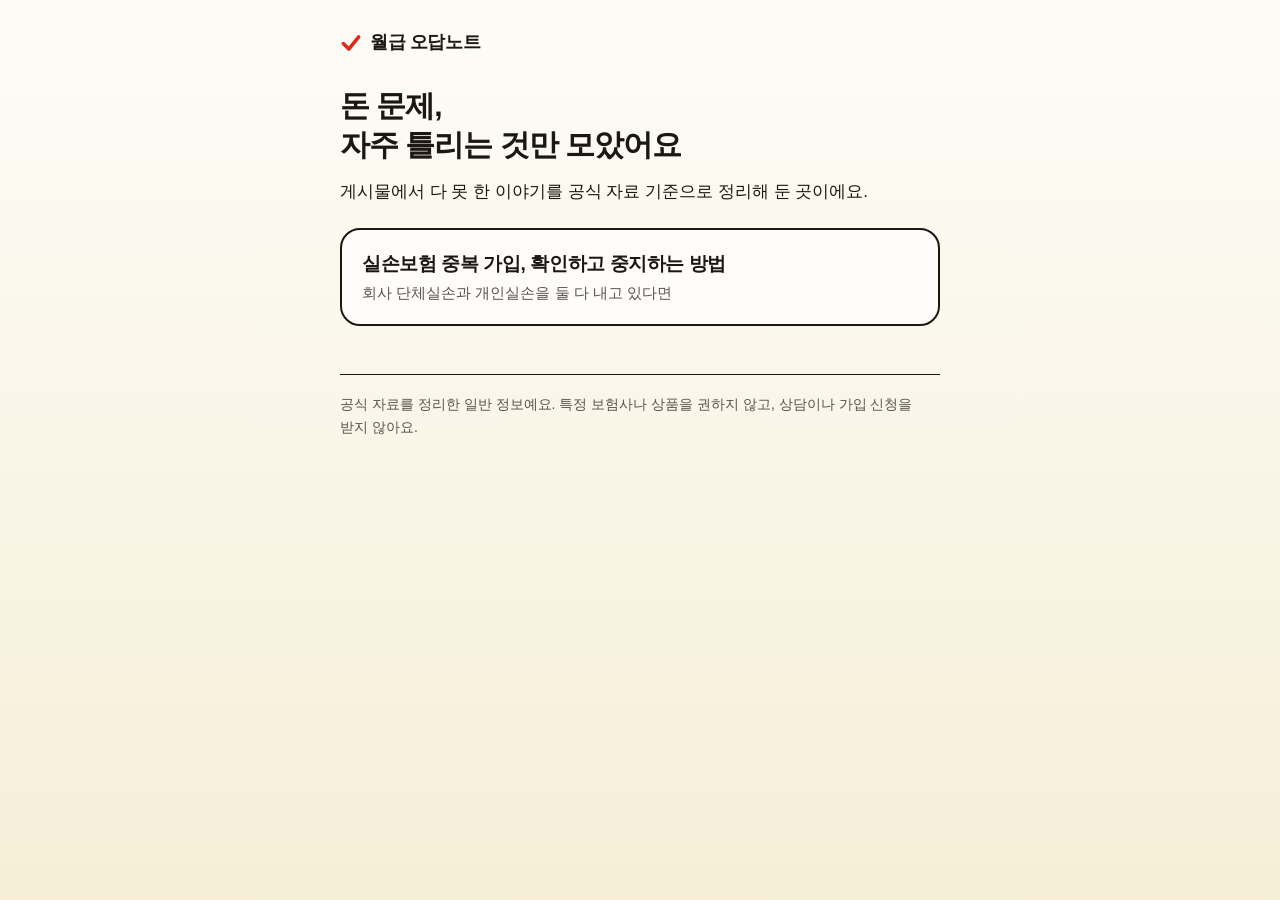
==== index.html @ 731c62e5 "Add landing pages Co-Authored-By: Claude Sonnet 5.5 <noreply@anthropic.com> Claude-Session: https://" ====
<!doctype html>
<html lang="ko">
<head>
<meta charset="utf-8">
<meta name="viewport" content="width=device-width, initial-scale=1">
<title>월급 오답노트 | 돈 문제 안내 모음</title>
<meta name="description" content="월급 받는 사람이 자주 틀리는 돈 문제를 공식 자료 기준으로 정리한 안내 모음입니다.">
<style>
:root{
  --bg-a: oklch(99% 0.006 95);
  --bg-b: oklch(95% 0.032 92);
  --card: oklch(99.5% 0.003 95);
  --ink: oklch(21% 0.012 60);
  --muted: oklch(45% 0.012 60);
  --tint: oklch(92% 0.04 92);
  --pen: oklch(58% 0.215 30);
  --font: "Pretendard", "Apple SD Gothic Neo", "Noto Sans KR", "Noto Sans CJK KR", "Malgun Gothic", sans-serif;
}
*{box-sizing:border-box;margin:0;padding:0}
html{overflow-x:clip}
body{overflow-x:clip;font-family:var(--font);color:var(--ink);background:linear-gradient(180deg,var(--bg-a),var(--bg-b)) fixed;line-height:1.65;word-break:keep-all;font-size:17px}
main{max-width:640px;margin:0 auto;padding:28px 20px 64px}
.brand{display:flex;align-items:center;gap:8px;font-weight:800;font-size:18px;letter-spacing:-.4px}
.brand svg{width:22px;height:22px}
h1{margin-top:28px;font-size:30px;line-height:1.3;font-weight:800;letter-spacing:-1px}
.sum{margin-top:18px;padding:20px 22px;list-style:none}
.sum li{position:relative;padding-left:18px}
.sum li + li{margin-top:8px}
.sum li:before{content:"";position:absolute;left:0;top:.72em;width:7px;height:7px;border-radius:50%;background:var(--pen)}
.card{background:var(--card);border:2px solid var(--ink);border-radius:20px}
h2{margin-top:44px;font-size:22px;line-height:1.35;font-weight:800;letter-spacing:-.6px;padding-bottom:10px;border-bottom:2px solid var(--ink)}
p{margin-top:14px}
b{font-weight:800}
.k{color:var(--pen);font-weight:800}
ol.steps{margin-top:16px;list-style:none;counter-reset:s}
ol.steps li{counter-increment:s;position:relative;padding:16px 18px 16px 58px;margin-top:10px}
ol.steps li:before{content:counter(s);position:absolute;left:16px;top:16px;width:28px;height:28px;border-radius:50%;background:var(--ink);color:var(--card);font-weight:800;font-size:15px;display:flex;align-items:center;justify-content:center}
.btn{display:inline-block;margin-top:10px;padding:11px 18px;border-radius:12px;background:var(--ink);color:var(--card);font-weight:700;text-decoration:none;font-size:16px}
.btn:focus-visible,a:focus-visible{outline:3px solid var(--pen);outline-offset:2px}
.tw{margin-top:16px;overflow-x:auto}
table{width:100%;border-collapse:separate;border-spacing:0;border:2px solid var(--ink);border-radius:16px;overflow:hidden;background:var(--card);font-size:15.5px}
th,td{padding:12px 12px;text-align:left;vertical-align:top;border-top:1px solid var(--ink)}
tr:first-child th{border-top:0;background:var(--tint);font-weight:800;text-align:center}
td + td, th + th{border-left:1px solid var(--ink)}
td:first-child{font-weight:700;background:var(--tint);width:26%}
.note{margin-top:14px;padding:16px 18px;font-size:15.5px}
ul.links{margin-top:14px;list-style:none}
ul.links li{margin-top:10px}
ul.links a{color:var(--ink);font-weight:700;text-underline-offset:3px}
ul.links span{display:block;color:var(--muted);font-size:14.5px}
footer{margin-top:48px;padding-top:18px;border-top:1px solid var(--ink);color:var(--muted);font-size:14px}

.list{margin-top:22px;list-style:none}
.list li{margin-top:12px}
.list a{display:block;padding:18px 20px;color:var(--ink);text-decoration:none}
.list b{display:block;font-size:19px;letter-spacing:-.4px}
.list span{display:block;color:var(--muted);font-size:15px;margin-top:2px}
</style>
</head>
<body>
<main>
  <div class="brand"><svg viewBox="0 0 40 40" aria-hidden="true"><path d="M6 21 L16 31 L34 9" fill="none" stroke="var(--pen)" stroke-width="6.5" stroke-linecap="round" stroke-linejoin="round"/></svg>월급 오답노트</div>
  <h1>돈 문제,<br>자주 틀리는 것만 모았어요</h1>
  <p>게시물에서 다 못 한 이야기를 공식 자료 기준으로 정리해 둔 곳이에요.</p>
  <ul class="list">
    <li><a class="card" href="silson/"><b>실손보험 중복 가입, 확인하고 중지하는 방법</b><span>회사 단체실손과 개인실손을 둘 다 내고 있다면</span></a></li>
  </ul>
  <footer>공식 자료를 정리한 일반 정보예요. 특정 보험사나 상품을 권하지 않고, 상담이나 가입 신청을 받지 않아요.</footer>
</main>
</body>
</html>
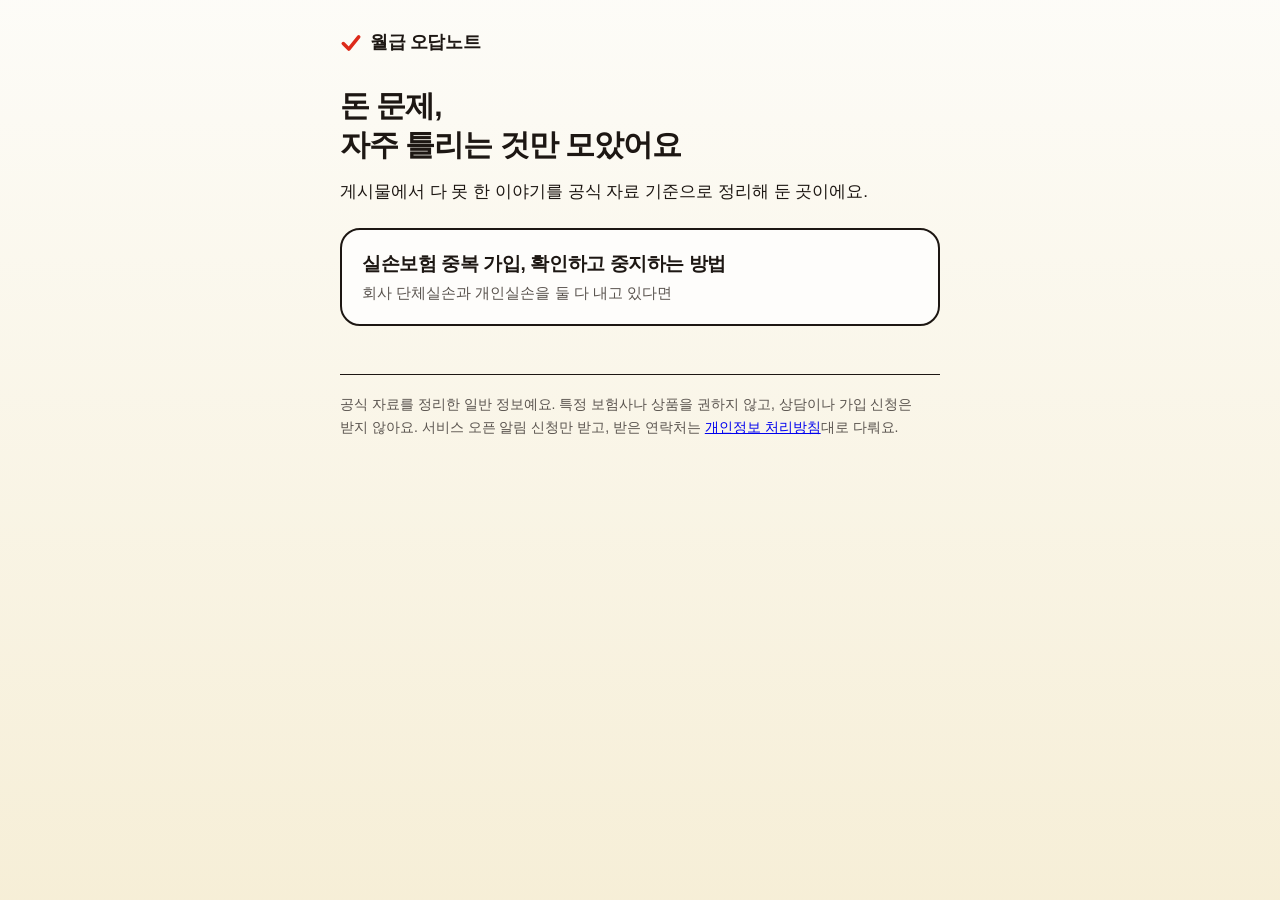
==== commit 684da181: "Apply landing-deslop checks: radius rule, text sizes, footer notice Co-Authored-By: Claude Opus 5.5 " ====
--- a/index.html
+++ b/index.html
@@ -18,7 +18,7 @@
 }
 *{box-sizing:border-box;margin:0;padding:0}
 html{overflow-x:clip}
-body{overflow-x:clip;font-family:var(--font);color:var(--ink);background:linear-gradient(180deg,var(--bg-a),var(--bg-b)) fixed;line-height:1.65;word-break:keep-all;font-size:17px}
+body{overflow-x:clip;font-family:var(--font);color:var(--ink);background:linear-gradient(180deg,var(--bg-a),var(--bg-b));min-height:100vh;line-height:1.65;word-break:keep-all;font-size:17px}
 main{max-width:640px;margin:0 auto;padding:28px 20px 64px}
 .brand{display:flex;align-items:center;gap:8px;font-weight:800;font-size:18px;letter-spacing:-.4px}
 .brand svg{width:22px;height:22px}
@@ -38,12 +38,12 @@
 .btn{display:inline-block;margin-top:10px;padding:11px 18px;border-radius:12px;background:var(--ink);color:var(--card);font-weight:700;text-decoration:none;font-size:16px}
 .btn:focus-visible,a:focus-visible{outline:3px solid var(--pen);outline-offset:2px}
 .tw{margin-top:16px;overflow-x:auto}
-table{width:100%;border-collapse:separate;border-spacing:0;border:2px solid var(--ink);border-radius:16px;overflow:hidden;background:var(--card);font-size:15.5px}
+table{width:100%;border-collapse:separate;border-spacing:0;border:2px solid var(--ink);border-radius:20px;overflow:hidden;background:var(--card);font-size:16px} /* 표는 390px 폭에 3칸이라 16px 예외 */
 th,td{padding:12px 12px;text-align:left;vertical-align:top;border-top:1px solid var(--ink)}
 tr:first-child th{border-top:0;background:var(--tint);font-weight:800;text-align:center}
 td + td, th + th{border-left:1px solid var(--ink)}
 td:first-child{font-weight:700;background:var(--tint);width:26%}
-.note{margin-top:14px;padding:16px 18px;font-size:15.5px}
+.note{margin-top:14px;padding:16px 18px;font-size:17px}
 ul.links{margin-top:14px;list-style:none}
 ul.links li{margin-top:10px}
 ul.links a{color:var(--ink);font-weight:700;text-underline-offset:3px}
@@ -65,7 +65,7 @@
   <ul class="list">
     <li><a class="card" href="silson/"><b>실손보험 중복 가입, 확인하고 중지하는 방법</b><span>회사 단체실손과 개인실손을 둘 다 내고 있다면</span></a></li>
   </ul>
-  <footer>공식 자료를 정리한 일반 정보예요. 특정 보험사나 상품을 권하지 않고, 상담이나 가입 신청을 받지 않아요.</footer>
+  <footer>공식 자료를 정리한 일반 정보예요. 특정 보험사나 상품을 권하지 않고, 상담이나 가입 신청은 받지 않아요. 서비스 오픈 알림 신청만 받고, 받은 연락처는 <a href="privacy/">개인정보 처리방침</a>대로 다뤄요.</footer>
 </main>
 </body>
 </html>
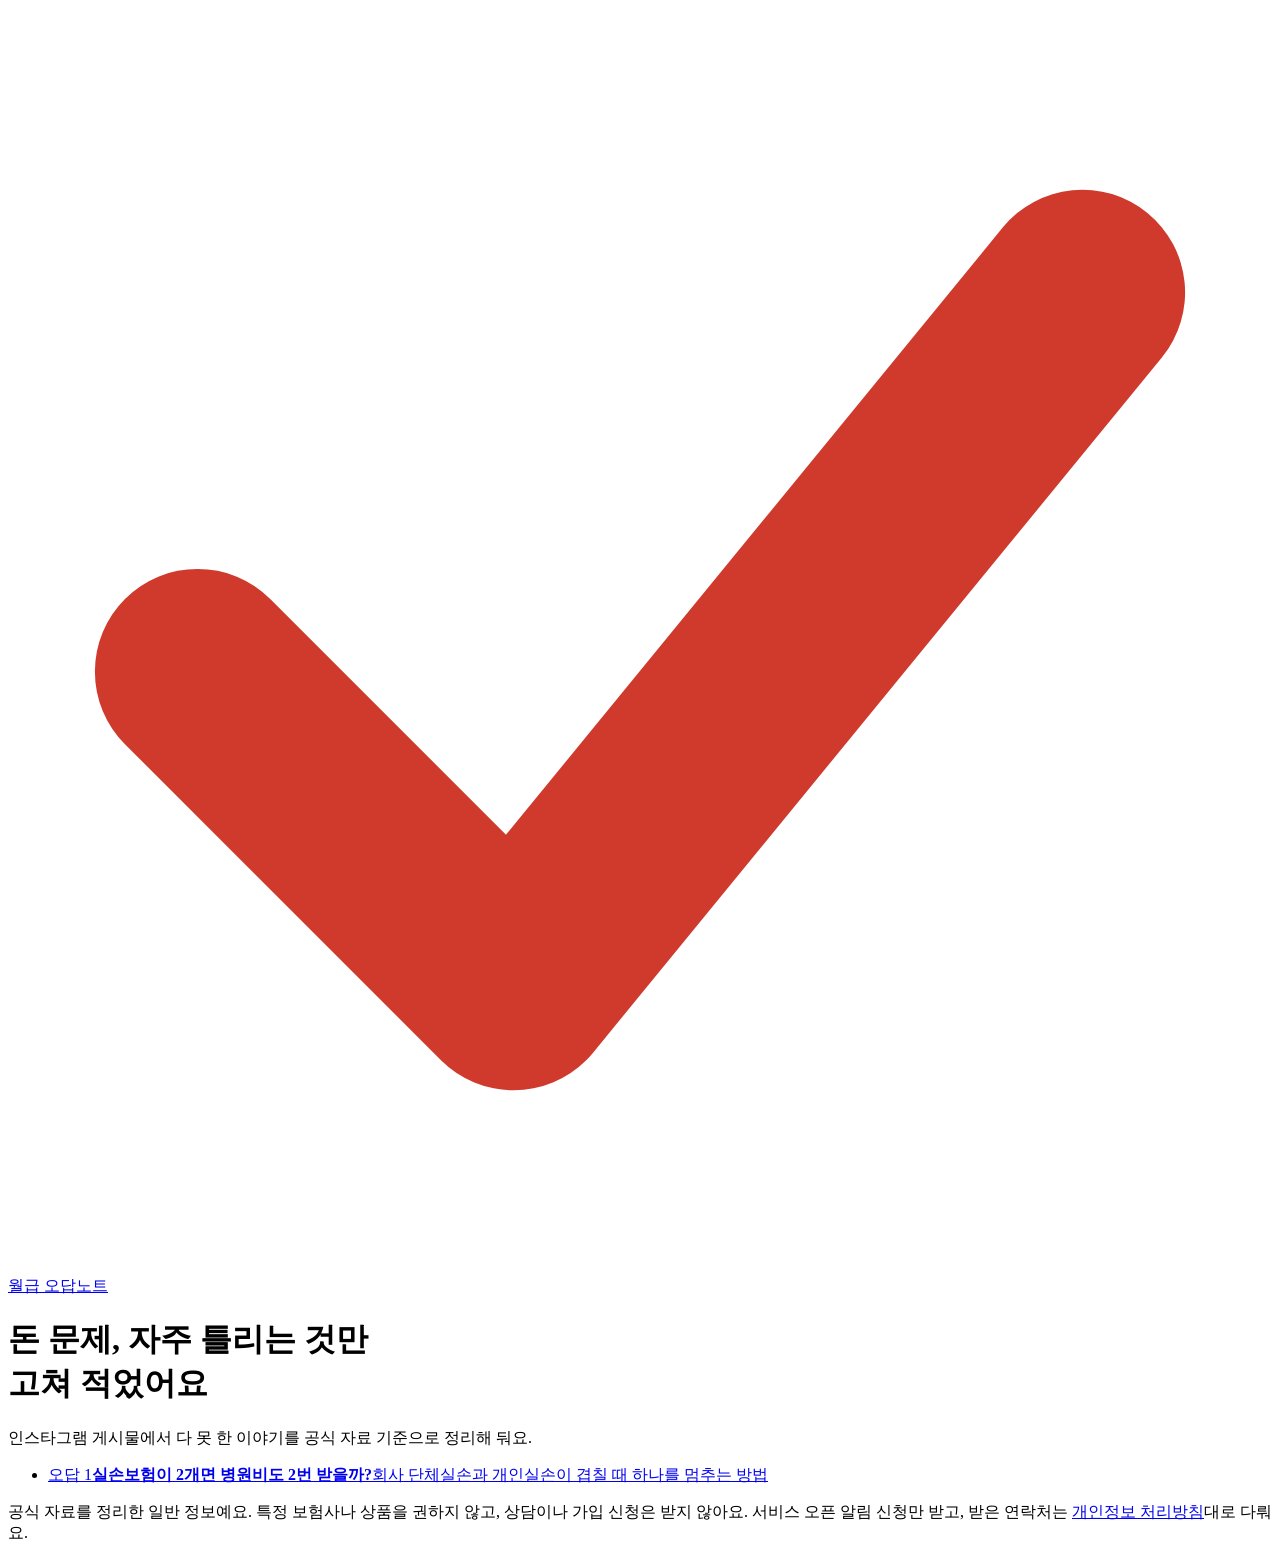
==== commit 6e05f1f3: "Redesign pages as a notebook answer sheet, self-host fonts Co-Authored-By: Claude Opus 5.5 <noreply@" ====
--- a/index.html
+++ b/index.html
@@ -3,69 +3,25 @@
 <head>
 <meta charset="utf-8">
 <meta name="viewport" content="width=device-width, initial-scale=1">
-<title>월급 오답노트 | 돈 문제 안내 모음</title>
-<meta name="description" content="월급 받는 사람이 자주 틀리는 돈 문제를 공식 자료 기준으로 정리한 안내 모음입니다.">
-<style>
-:root{
-  --bg-a: oklch(99% 0.006 95);
-  --bg-b: oklch(95% 0.032 92);
-  --card: oklch(99.5% 0.003 95);
-  --ink: oklch(21% 0.012 60);
-  --muted: oklch(45% 0.012 60);
-  --tint: oklch(92% 0.04 92);
-  --pen: oklch(58% 0.215 30);
-  --font: "Pretendard", "Apple SD Gothic Neo", "Noto Sans KR", "Noto Sans CJK KR", "Malgun Gothic", sans-serif;
-}
-*{box-sizing:border-box;margin:0;padding:0}
-html{overflow-x:clip}
-body{overflow-x:clip;font-family:var(--font);color:var(--ink);background:linear-gradient(180deg,var(--bg-a),var(--bg-b));min-height:100vh;line-height:1.65;word-break:keep-all;font-size:17px}
-main{max-width:640px;margin:0 auto;padding:28px 20px 64px}
-.brand{display:flex;align-items:center;gap:8px;font-weight:800;font-size:18px;letter-spacing:-.4px}
-.brand svg{width:22px;height:22px}
-h1{margin-top:28px;font-size:30px;line-height:1.3;font-weight:800;letter-spacing:-1px}
-.sum{margin-top:18px;padding:20px 22px;list-style:none}
-.sum li{position:relative;padding-left:18px}
-.sum li + li{margin-top:8px}
-.sum li:before{content:"";position:absolute;left:0;top:.72em;width:7px;height:7px;border-radius:50%;background:var(--pen)}
-.card{background:var(--card);border:2px solid var(--ink);border-radius:20px}
-h2{margin-top:44px;font-size:22px;line-height:1.35;font-weight:800;letter-spacing:-.6px;padding-bottom:10px;border-bottom:2px solid var(--ink)}
-p{margin-top:14px}
-b{font-weight:800}
-.k{color:var(--pen);font-weight:800}
-ol.steps{margin-top:16px;list-style:none;counter-reset:s}
-ol.steps li{counter-increment:s;position:relative;padding:16px 18px 16px 58px;margin-top:10px}
-ol.steps li:before{content:counter(s);position:absolute;left:16px;top:16px;width:28px;height:28px;border-radius:50%;background:var(--ink);color:var(--card);font-weight:800;font-size:15px;display:flex;align-items:center;justify-content:center}
-.btn{display:inline-block;margin-top:10px;padding:11px 18px;border-radius:12px;background:var(--ink);color:var(--card);font-weight:700;text-decoration:none;font-size:16px}
-.btn:focus-visible,a:focus-visible{outline:3px solid var(--pen);outline-offset:2px}
-.tw{margin-top:16px;overflow-x:auto}
-table{width:100%;border-collapse:separate;border-spacing:0;border:2px solid var(--ink);border-radius:20px;overflow:hidden;background:var(--card);font-size:16px} /* 표는 390px 폭에 3칸이라 16px 예외 */
-th,td{padding:12px 12px;text-align:left;vertical-align:top;border-top:1px solid var(--ink)}
-tr:first-child th{border-top:0;background:var(--tint);font-weight:800;text-align:center}
-td + td, th + th{border-left:1px solid var(--ink)}
-td:first-child{font-weight:700;background:var(--tint);width:26%}
-.note{margin-top:14px;padding:16px 18px;font-size:17px}
-ul.links{margin-top:14px;list-style:none}
-ul.links li{margin-top:10px}
-ul.links a{color:var(--ink);font-weight:700;text-underline-offset:3px}
-ul.links span{display:block;color:var(--muted);font-size:14.5px}
-footer{margin-top:48px;padding-top:18px;border-top:1px solid var(--ink);color:var(--muted);font-size:14px}
-
-.list{margin-top:22px;list-style:none}
-.list li{margin-top:12px}
-.list a{display:block;padding:18px 20px;color:var(--ink);text-decoration:none}
-.list b{display:block;font-size:19px;letter-spacing:-.4px}
-.list span{display:block;color:var(--muted);font-size:15px;margin-top:2px}
-</style>
+<title>월급 오답노트</title>
+<meta name="description" content="월급 받는 사람이 돈 문제에서 자주 틀리는 것을 공식 자료로 고쳐 적은 오답노트예요.">
+<link rel="stylesheet" href="/note/style.css">
 </head>
 <body>
-<main>
-  <div class="brand"><svg viewBox="0 0 40 40" aria-hidden="true"><path d="M6 21 L16 31 L34 9" fill="none" stroke="var(--pen)" stroke-width="6.5" stroke-linecap="round" stroke-linejoin="round"/></svg>월급 오답노트</div>
-  <h1>돈 문제,<br>자주 틀리는 것만 모았어요</h1>
-  <p>게시물에서 다 못 한 이야기를 공식 자료 기준으로 정리해 둔 곳이에요.</p>
-  <ul class="list">
-    <li><a class="card" href="silson/"><b>실손보험 중복 가입, 확인하고 중지하는 방법</b><span>회사 단체실손과 개인실손을 둘 다 내고 있다면</span></a></li>
+<main class="sheet">
+  <header class="top">
+    <a class="brand" href="/note/"><svg viewBox="0 0 40 40" aria-hidden="true"><path d="M6 21 L16 31 L34 9" fill="none" stroke="#CF3A2D" stroke-width="6.5" stroke-linecap="round" stroke-linejoin="round"/></svg>월급 오답노트</a>
+  </header>
+  <div class="lead">
+    <h1>돈 문제, 자주 틀리는 것만<br>고쳐 적었어요</h1>
+    <p>인스타그램 게시물에서 다 못 한 이야기를 공식 자료 기준으로 정리해 둬요.</p>
+  </div>
+  <ul class="idx">
+    <li><a href="silson/"><span class="n">오답 1</span><span><b>실손보험이 2개면 병원비도 2번 받을까?</b><span>회사 단체실손과 개인실손이 겹칠 때 하나를 멈추는 방법</span></span></a></li>
   </ul>
-  <footer>공식 자료를 정리한 일반 정보예요. 특정 보험사나 상품을 권하지 않고, 상담이나 가입 신청은 받지 않아요. 서비스 오픈 알림 신청만 받고, 받은 연락처는 <a href="privacy/">개인정보 처리방침</a>대로 다뤄요.</footer>
+  <footer>
+    공식 자료를 정리한 일반 정보예요. 특정 보험사나 상품을 권하지 않고, 상담이나 가입 신청은 받지 않아요. 서비스 오픈 알림 신청만 받고, 받은 연락처는 <a href="privacy/">개인정보 처리방침</a>대로 다뤄요.
+  </footer>
 </main>
 </body>
-</html>+</html>
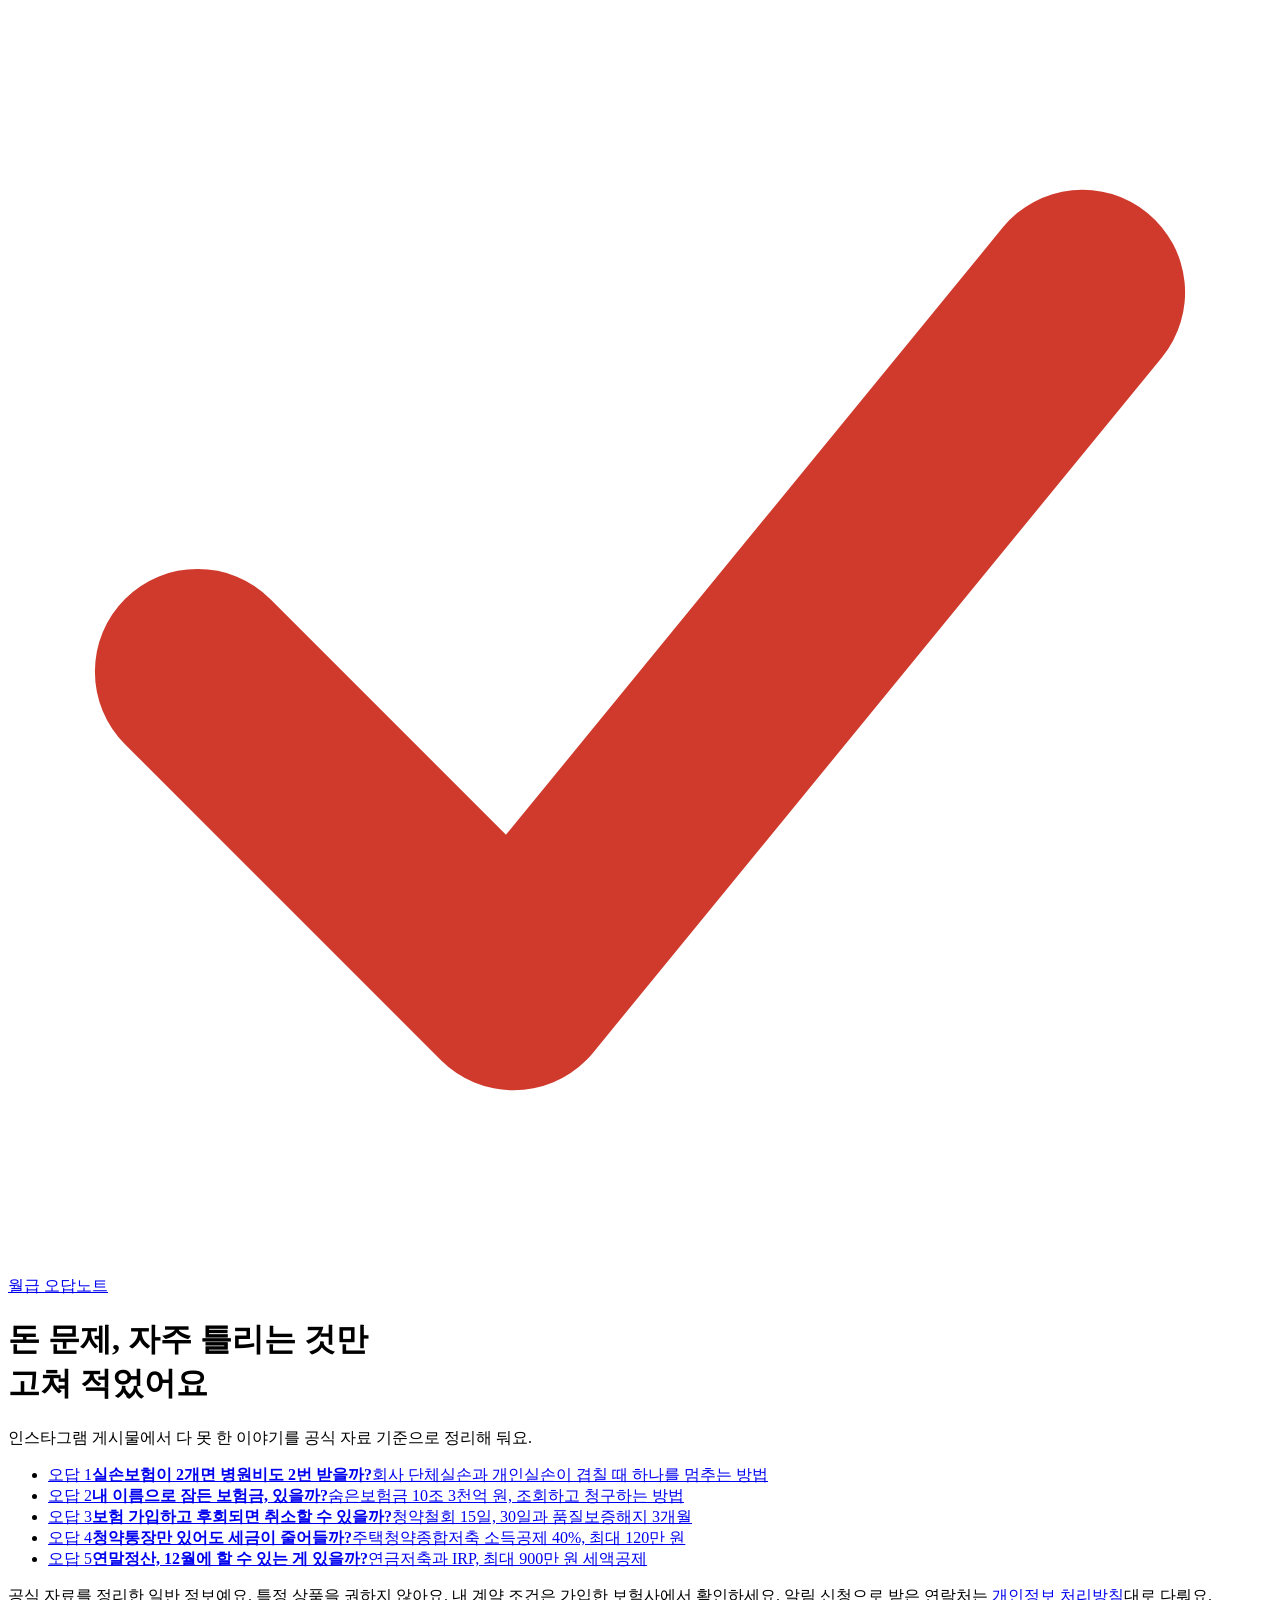
==== commit 7ee6616a: "Add 9 landing pages (consumer and FP), FP signup form, shared generator output Co-Authored-By: Claud" ====
--- a/index.html
+++ b/index.html
@@ -4,10 +4,10 @@
 <meta charset="utf-8">
 <meta name="viewport" content="width=device-width, initial-scale=1">
 <title>월급 오답노트</title>
-<meta name="description" content="월급 받는 사람이 돈 문제에서 자주 틀리는 것을 공식 자료로 고쳐 적은 오답노트예요.">
+<meta name="description" content="인스타그램 게시물에서 다 못 한 이야기를 공식 자료 기준으로 정리해 둬요.">
 <link rel="stylesheet" href="/note/style.css">
 </head>
-<body>
+<body class="">
 <main class="sheet">
   <header class="top">
     <a class="brand" href="/note/"><svg viewBox="0 0 40 40" aria-hidden="true"><path d="M6 21 L16 31 L34 9" fill="none" stroke="#CF3A2D" stroke-width="6.5" stroke-linecap="round" stroke-linejoin="round"/></svg>월급 오답노트</a>
@@ -16,11 +16,9 @@
     <h1>돈 문제, 자주 틀리는 것만<br>고쳐 적었어요</h1>
     <p>인스타그램 게시물에서 다 못 한 이야기를 공식 자료 기준으로 정리해 둬요.</p>
   </div>
-  <ul class="idx">
-    <li><a href="silson/"><span class="n">오답 1</span><span><b>실손보험이 2개면 병원비도 2번 받을까?</b><span>회사 단체실손과 개인실손이 겹칠 때 하나를 멈추는 방법</span></span></a></li>
-  </ul>
+  <ul class="idx"><li><a href="/note/silson/"><span class="n">오답 1</span><span><b>실손보험이 2개면 병원비도 2번 받을까?</b><span>회사 단체실손과 개인실손이 겹칠 때 하나를 멈추는 방법</span></span></a></li><li><a href="/note/sumeun/"><span class="n">오답 2</span><span><b>내 이름으로 잠든 보험금, 있을까?</b><span>숨은보험금 10조 3천억 원, 조회하고 청구하는 방법</span></span></a></li><li><a href="/note/cheolhoe/"><span class="n">오답 3</span><span><b>보험 가입하고 후회되면 취소할 수 있을까?</b><span>청약철회 15일, 30일과 품질보증해지 3개월</span></span></a></li><li><a href="/note/cheongyak/"><span class="n">오답 4</span><span><b>청약통장만 있어도 세금이 줄어들까?</b><span>주택청약종합저축 소득공제 40%, 최대 120만 원</span></span></a></li><li><a href="/note/yeongeum/"><span class="n">오답 5</span><span><b>연말정산, 12월에 할 수 있는 게 있을까?</b><span>연금저축과 IRP, 최대 900만 원 세액공제</span></span></a></li></ul>
   <footer>
-    공식 자료를 정리한 일반 정보예요. 특정 보험사나 상품을 권하지 않고, 상담이나 가입 신청은 받지 않아요. 서비스 오픈 알림 신청만 받고, 받은 연락처는 <a href="privacy/">개인정보 처리방침</a>대로 다뤄요.
+    공식 자료를 정리한 일반 정보예요. 특정 상품을 권하지 않아요. 내 계약 조건은 가입한 보험사에서 확인하세요. 알림 신청으로 받은 연락처는 <a href="/note/privacy/">개인정보 처리방침</a>대로 다뤄요.
   </footer>
 </main>
 </body>
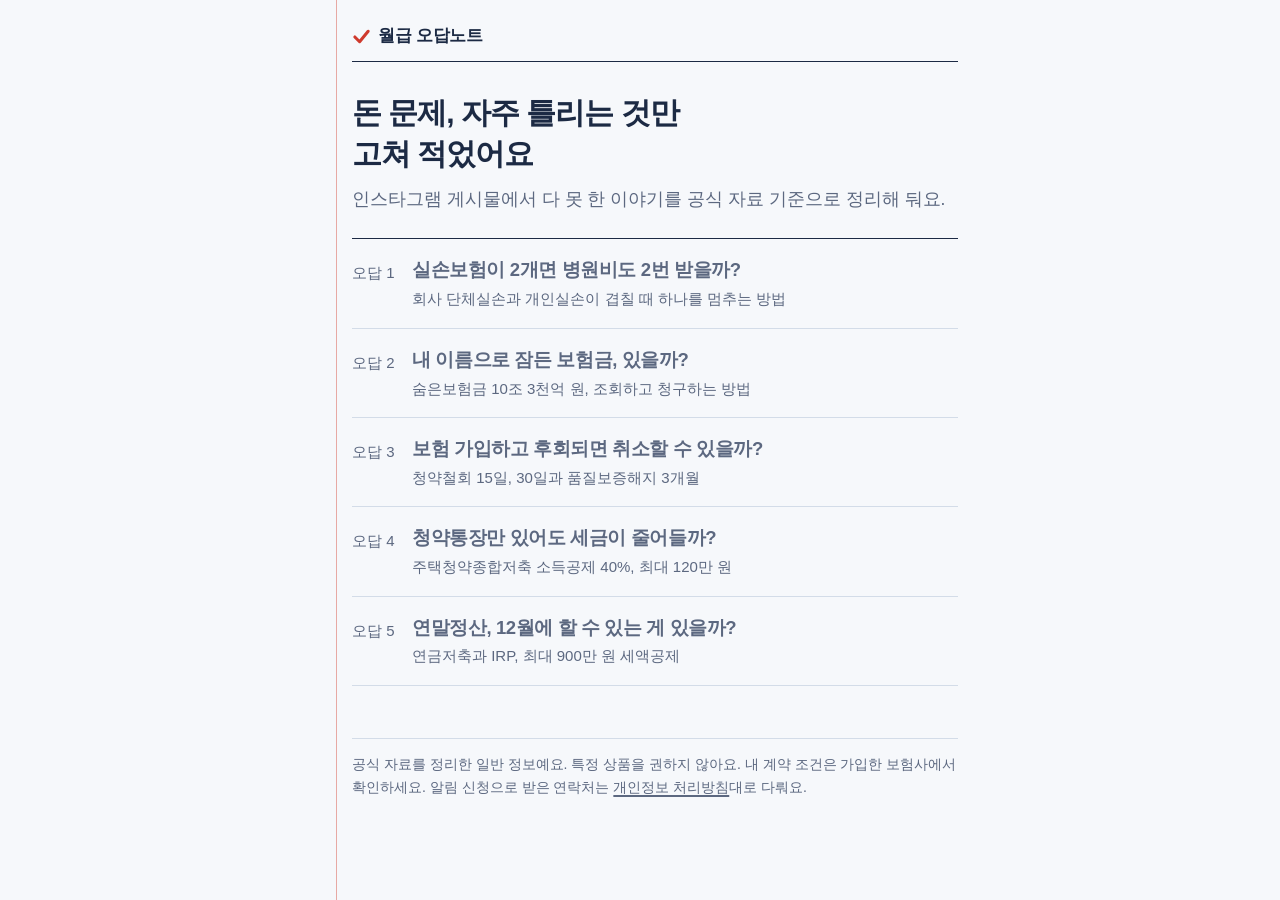
==== commit da2da0f7: "Inline base CSS into every page so in-app browsers that fail to load style.css still render; size lo" ====
--- a/index.html
+++ b/index.html
@@ -5,12 +5,153 @@
 <meta name="viewport" content="width=device-width, initial-scale=1">
 <title>월급 오답노트</title>
 <meta name="description" content="인스타그램 게시물에서 다 못 한 이야기를 공식 자료 기준으로 정리해 둬요.">
-<link rel="stylesheet" href="/note/style.css">
+<style id="base">
+/* 월급 오답노트 페이지 공통
+   컨셉: 공책에 적은 오답노트. 인쇄된 글은 볼펜(파란 검정), 고친 곳만 빨간 펜 손글씨.
+   장치는 두 가지만: 왼쪽 여백선(공책), 빨간 펜(정정). 카드 상자, 그림자, 그라데이션 없음. */
+@import url("/note/fonts/pretendard.css");
+@import url("/note/fonts/pen.css");
+
+:root{
+  --paper: #F6F8FB;   /* 공책 종이, 살짝 푸른 흰색 */
+  --rule:  #D3DCE8;   /* 공책 가로줄 */
+  --margin:#E7A9A4;   /* 공책 왼쪽 여백선 */
+  --ink:   #1C2A44;   /* 볼펜, 파란 검정 */
+  --pencil:#5C6880;   /* 연필, 보조 글 */
+  --red:   #CF3A2D;   /* 빨간 펜, 정정에만 */
+  --hl:    #FFF1B8;   /* 형광펜, 정답 한 곳에만 */
+  --font: "Pretendard Variable", "Pretendard", "Apple SD Gothic Neo", "Malgun Gothic", sans-serif;
+  --hand: "Nanum Pen Script", cursive;
+  --pen: var(--red);  /* signup.js 강조색 */
+  --gutter: 52px;     /* 여백선 왼쪽 공간 */
+
+  /* signup.js가 쓰는 이름 */
+  --card: var(--paper);
+  --muted: var(--pencil);
+  --tint: #EAF0F7;
+  --r-ctl: 8px;
+}
+
+*{box-sizing:border-box;margin:0;padding:0}
+html{background:var(--paper);overflow-x:clip}
+body{font-family:var(--font);color:var(--ink);font-size:17.5px;line-height:1.7;word-break:keep-all;-webkit-text-size-adjust:100%;font-variant-numeric:tabular-nums}
+
+/* 공책: 왼쪽 여백선 하나 */
+.sheet{max-width:680px;margin:0 auto;padding:22px 22px 72px var(--gutter);min-height:100vh;
+  background:linear-gradient(90deg,transparent calc(var(--gutter) - 16px),var(--margin) calc(var(--gutter) - 16px),var(--margin) calc(var(--gutter) - 14.5px),transparent calc(var(--gutter) - 14.5px))}
+
+a{color:inherit;text-underline-offset:3px;text-decoration-thickness:1.5px}
+a:focus-visible,button:focus-visible{outline:3px solid var(--red);outline-offset:2px;border-radius:4px}
+b{font-weight:750}
+
+/* 머리줄: 계정 이름과 오답 번호 */
+.top{display:flex;justify-content:space-between;align-items:baseline;padding-bottom:10px;border-bottom:1.5px solid var(--ink)}
+.brand{display:flex;align-items:center;gap:7px;font-weight:800;font-size:17px;letter-spacing:-.3px;text-decoration:none}
+.brand svg{width:19px;height:19px;flex:none}
+.top .no{font-size:15px;color:var(--pencil)}
+
+/* 빨간 펜 */
+.pen{font-family:var(--hand);color:var(--red);font-weight:400;line-height:1.1;letter-spacing:0}
+
+/* 문제 (첫 화면) */
+.q{margin-top:30px}
+.q .lab{font-size:15px;color:var(--pencil)}
+.q h1{margin-top:4px;font-size:30px;line-height:1.38;font-weight:800;letter-spacing:-1px}
+.mine{margin-top:22px;display:flex;align-items:center;gap:14px;flex-wrap:wrap}
+.mine .lab{font-size:15px;color:var(--pencil)}
+.mine s{font-size:22px;font-weight:700;text-decoration:none;position:relative;padding:0 4px}
+.mine s::after{content:"";position:absolute;left:-4px;right:-6px;top:52%;height:3px;background:var(--red);transform:rotate(-7deg);border-radius:2px}
+.mine .pen{font-size:34px}
+.ans{margin-top:18px;padding:16px 0 4px;border-top:1.5px dashed var(--rule)}
+.ans .lab{font-size:15px;color:var(--pencil)}
+.ans p{margin-top:4px;font-size:20px;line-height:1.6;font-weight:600;letter-spacing:-.4px}
+.ans mark{background:linear-gradient(transparent 58%,var(--hl) 58%);color:inherit;padding:0 2px}
+
+/* 풀이 */
+.sol{margin-top:64px}
+.sol > h2{font-size:23px;line-height:1.4;font-weight:800;letter-spacing:-.6px;padding-bottom:10px;border-bottom:2.5px solid var(--ink)}
+/* 풀이 번호: 공책 색인 탭처럼 */
+.sol > h2 .n{display:table;margin-bottom:10px;padding:4px 12px;border-radius:6px;background:var(--ink);color:var(--paper);font-size:14.5px;font-weight:700;letter-spacing:0}
+.sol > p{margin-top:14px}
+.sol.ref{margin-top:56px}
+.sol.ref > h2{font-size:17px;border-bottom-width:1.5px}
+
+ol.steps{margin-top:6px;list-style:none;counter-reset:s}
+ol.steps li{counter-increment:s;position:relative;padding:14px 0 14px 34px;border-bottom:1px solid var(--rule);font-size:18px}
+ol.steps li::before{content:counter(s) ".";position:absolute;left:0;top:14px;font-weight:800;color:var(--pencil);width:24px}
+
+.btn{display:inline-flex;align-items:center;min-height:46px;margin-top:10px;padding:0 18px;border-radius:var(--r-ctl);background:var(--ink);color:var(--paper);font-weight:700;font-size:16px;text-decoration:none}
+
+/* 비교표 */
+.tw{margin-top:16px;overflow-x:auto}
+table{width:100%;border-collapse:collapse;font-size:16.5px;line-height:1.55}
+th,td{padding:12px 10px;text-align:left;vertical-align:top;border-bottom:1px solid var(--rule)}
+thead th{border-bottom:1.5px solid var(--ink);font-weight:800;font-size:16.5px}
+tbody th{font-weight:700;color:var(--pencil);font-size:15px;width:21%;padding-left:0}
+
+/* 틀리기 쉬운 곳: 여백에 빨간 펜 */
+.trap{margin-top:56px;position:relative;padding:4px 0 4px 18px;border-left:3px solid var(--red)}
+.trap .pen{display:block;font-size:30px;margin-bottom:4px}
+
+/* 출처 */
+ul.src{margin-top:12px;list-style:none}
+ul.src li{padding:10px 0;border-bottom:1px solid var(--rule)}
+ul.src a{font-weight:700}
+ul.src span{display:block;font-size:14.5px;color:var(--pencil)}
+
+/* 신청 (signup.js가 채움) */
+#signup{margin-top:46px}
+#signup h2{font-size:22px;line-height:1.4;font-weight:800;letter-spacing:-.6px;padding-bottom:8px;border-bottom:1.5px solid var(--ink)}
+#signup > p{margin-top:14px}
+#signup .card{background:transparent;border:0;padding:6px 0 0}
+#signup .su-t{background:var(--tint)}
+#signup .su-b{justify-content:center;width:100%}
+
+footer{margin-top:52px;padding-top:14px;border-top:1px solid var(--rule);color:var(--pencil);font-size:14px;line-height:1.65}
+
+/* 목록(홈) */
+.lead{margin-top:30px}
+.lead h1{font-size:30px;line-height:1.38;font-weight:800;letter-spacing:-1px}
+.lead p{margin-top:10px;color:var(--pencil)}
+ul.idx{margin-top:24px;list-style:none;border-top:1.5px solid var(--ink)}
+ul.idx a{display:grid;grid-template-columns:56px 1fr;gap:4px;padding:16px 0;border-bottom:1px solid var(--rule);text-decoration:none}
+ul.idx .n{color:var(--pencil);font-size:15px;padding-top:3px}
+ul.idx b{display:block;font-size:18.5px;letter-spacing:-.4px;line-height:1.45}
+ul.idx span{display:block;color:var(--pencil);font-size:15px;margin-top:2px}
+
+/* 문서(처리방침) */
+.doc h1{margin-top:30px;font-size:28px;line-height:1.38;font-weight:800;letter-spacing:-.8px}
+.doc h2{margin-top:34px;font-size:19px;font-weight:800;padding-bottom:6px;border-bottom:1.5px solid var(--ink)}
+.doc p,.doc ul{margin-top:12px}
+.doc ul{padding-left:20px}
+
+@media (max-width:420px){
+  :root{--gutter:40px}
+  .sheet{padding-right:18px}
+  .q h1,.lead h1{font-size:27px}
+}
+@media (prefers-reduced-motion:reduce){*{transition:none!important;animation:none!important}}
+table.lab thead th{white-space:nowrap;width:39.5%}
+thead td{border-bottom:1.5px solid var(--ink)}
+table:not(.lab) thead th{white-space:nowrap}
+td{word-break:keep-all}
+
+/* 점 목록 (순서 없는 항목) */
+ul.dots{margin-top:6px;list-style:none}
+ul.dots li{position:relative;padding:12px 0 12px 22px;border-bottom:1px solid var(--rule);font-size:18px}
+ul.dots li::before{content:"";position:absolute;left:4px;top:1.15em;width:7px;height:7px;border-radius:50%;background:var(--pencil)}
+.sol > p + .tw,.sol > .tw + p,.sol > p + ul,.sol > ul + p{margin-top:12px}
+tbody th:only-child{width:auto}
+
+/* FP 영업노트: 같은 공책, 여백선과 로고만 초록 */
+body.fp{--margin:#9CCBB5}
+
+</style>
 </head>
 <body class="">
 <main class="sheet">
   <header class="top">
-    <a class="brand" href="/note/"><svg viewBox="0 0 40 40" aria-hidden="true"><path d="M6 21 L16 31 L34 9" fill="none" stroke="#CF3A2D" stroke-width="6.5" stroke-linecap="round" stroke-linejoin="round"/></svg>월급 오답노트</a>
+    <a class="brand" href="/note/"><svg viewBox="0 0 40 40" width="19" height="19" aria-hidden="true"><path d="M6 21 L16 31 L34 9" fill="none" stroke="#CF3A2D" stroke-width="6.5" stroke-linecap="round" stroke-linejoin="round"/></svg>월급 오답노트</a>
   </header>
   <div class="lead">
     <h1>돈 문제, 자주 틀리는 것만<br>고쳐 적었어요</h1>
